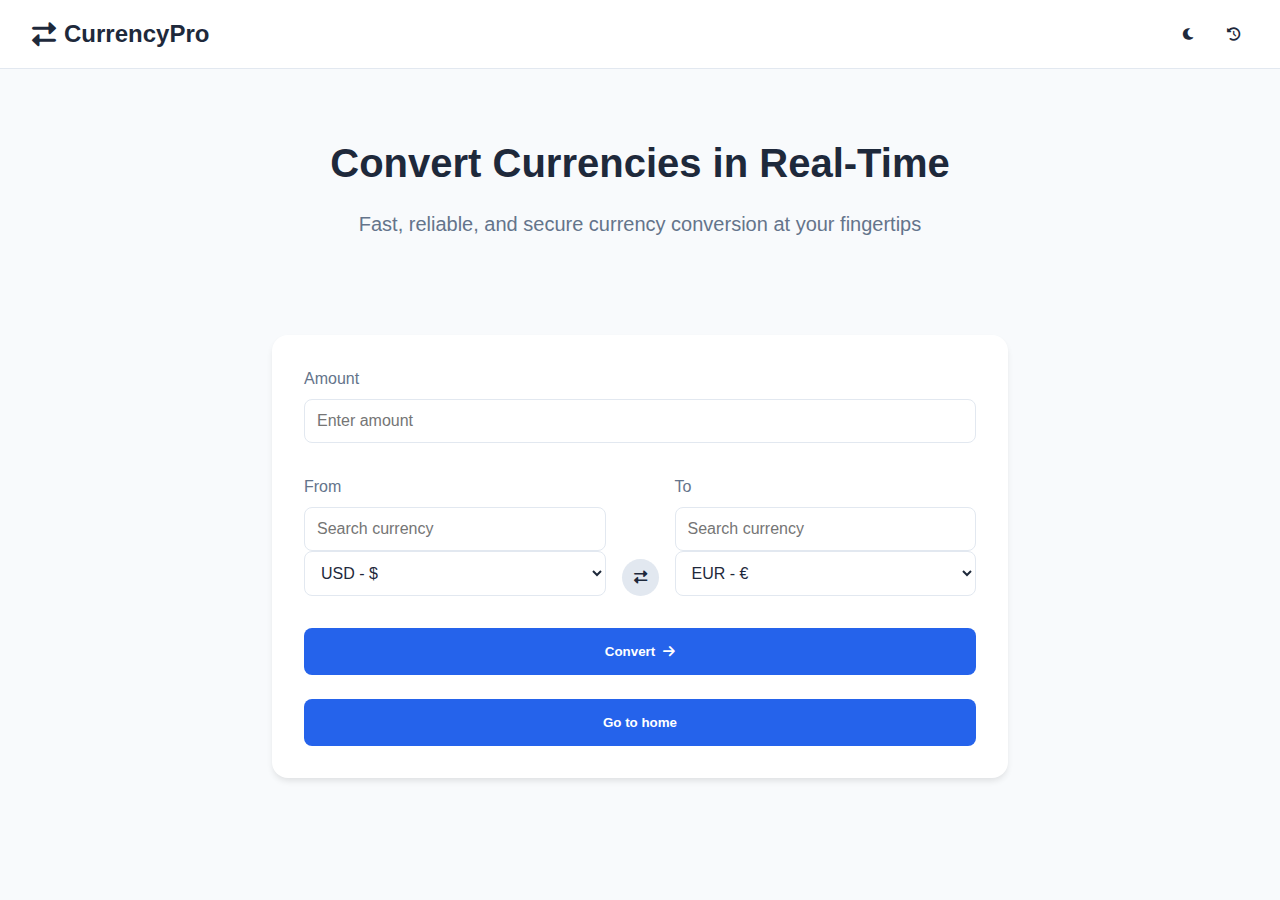
==== currency_convertor.html @ cc382458 "Files pushed" ====
<!DOCTYPE html>
<html lang="en">
<head>
    <meta charset="UTF-8">
    <meta name="viewport" content="width=device-width, initial-scale=1.0">
    <title>Currency Converter</title>
    <link rel="stylesheet" href="style.css">
    <link rel="stylesheet" href="https://cdnjs.cloudflare.com/ajax/libs/font-awesome/6.0.0/css/all.min.css">
</head>
<body>
    <nav class="navbar">
        <div class="logo">
            <i class="fas fa-exchange-alt"></i>
            CurrencyPro
        </div>
        <div class="nav-links">
            <button id="theme-toggle" aria-label="Toggle dark mode">
                <i class="fas fa-moon"></i>
            </button>
            <button id="history-btn" aria-label="View history">
                <i class="fas fa-history"></i>
            </button>
        </div>
    </nav>

    <main>
        <section class="hero">
            <h1>Convert Currencies in Real-Time</h1>
            <p>Fast, reliable, and secure currency conversion at your fingertips</p>
        </section>

        <section class="converter-container">
            <div class="converter-card">
                <div class="amount-group">
                    <label for="amount">Amount</label>
                    <input type="number" id="amount" placeholder="Enter amount" min="0" step="0.01">
                </div>

                <div class="currency-selectors">
                    <div class="currency-group">
                        <label for="from-currency">From</label>
                        <div class="select-wrapper">
                            <input type="text" id="from-search" placeholder="Search currency" class="currency-search">
                            <select id="from-currency"></select>
                        </div>
                    </div>

                    <button id="swap-btn" aria-label="Swap currencies">
                        <i class="fas fa-exchange-alt"></i>
                    </button>

                    <div class="currency-group">
                        <label for="to-currency">To</label>
                        <div class="select-wrapper">
                            <input type="text" id="to-search" placeholder="Search currency" class="currency-search">
                            <select id="to-currency"></select>
                        </div>
                    </div>
                </div>

                <button id="convert-btn" class="primary-btn">
                    <span>Convert</span>
                    <i class="fas fa-arrow-right"></i>
                </button>
                <br>
                <button id="go-home" class="primary-btn" onclick="goHome()"> Go to home </button>
                <script>
                    function goHome() {
                        window.location.href = "index.html";
                    }
                </script>

                <div id="result" class="result-container hidden">
                    <h2>Result</h2>
                    <div class="result-amount"></div>
                    <div class="result-rate"></div>
                    <button id="copy-btn" class="secondary-btn">
                        <i class="fas fa-copy"></i>
                        Copy
                    </button>
                </div>
            </div>
        </section>

        <section id="history-modal" class="modal hidden">
            <div class="modal-content">
                <div class="modal-header">
                    <h2>Conversion History</h2>
                    <button class="close-modal">×</button>
                </div>
                <div class="modal-body">
                    <div class="history-controls">
                        <input type="text" id="history-search" placeholder="Search conversions...">
                        <button id="clear-history" class="danger-btn">Clear History</button>
                    </div>
                    <div class="history-list"></div>
                </div>
            </div>
        </section>
    </main>

    <script type="module" src="js/app.js"></script>
</body>
</html>
---- style.css ----
:root {
    --primary-color: #2563eb;
    --primary-hover: #1d4ed8;
    --background: #f8fafc;
    --card-bg: #ffffff;
    --text: #1e293b;
    --text-light: #64748b;
    --border: #e2e8f0;
    --error: #ef4444;
    --success: #22c55e;
}

[data-theme="dark"] {
    --background: #0f172a;
    --card-bg: #1e293b;
    --text: #f1f5f9;
    --text-light: #94a3b8;
    --border: #334155;
}

* {
    margin: 0;
    padding: 0;
    box-sizing: border-box;
}

body {
    font-family: -apple-system, BlinkMacSystemFont, 'Segoe UI', Roboto, sans-serif;
    background-color: var(--background);
    color: var(--text);
    line-height: 1.5;
    transition: background-color 0.3s, color 0.3s;
}

.navbar {
    display: flex;
    justify-content: space-between;
    align-items: center;
    padding: 1rem 2rem;
    background-color: var(--card-bg);
    border-bottom: 1px solid var(--border);
}

.logo {
    font-size: 1.5rem;
    font-weight: bold;
    display: flex;
    align-items: center;
    gap: 0.5rem;
}

.nav-links {
    display: flex;
    gap: 1rem;
}

button {
    cursor: pointer;
    border: none;
    background: none;
    color: var(--text);
    padding: 0.5rem;
    border-radius: 0.5rem;
    transition: all 0.2s;
}

button:hover {
    background-color: var(--border);
}

.hero {
    text-align: center;
    padding: 4rem 2rem;
}

.hero h1 {
    font-size: 2.5rem;
    margin-bottom: 1rem;
}

.hero p {
    color: var(--text-light);
    font-size: 1.25rem;
}

.converter-container {
    max-width: 800px;
    margin: 0 auto;
    padding: 2rem;
}

.converter-card {
    background-color: var(--card-bg);
    border-radius: 1rem;
    padding: 2rem;
    box-shadow: 0 4px 6px -1px rgba(0, 0, 0, 0.1);
}

.amount-group {
    margin-bottom: 2rem;
}

label {
    display: block;
    margin-bottom: 0.5rem;
    color: var(--text-light);
}

input, select {
    width: 100%;
    padding: 0.75rem;
    border: 1px solid var(--border);
    border-radius: 0.5rem;
    background-color: var(--card-bg);
    color: var(--text);
    font-size: 1rem;
}

input:focus, select:focus {
    outline: none;
    border-color: var(--primary-color);
    box-shadow: 0 0 0 3px rgba(37, 99, 235, 0.1);
}

.currency-selectors {
    display: grid;
    grid-template-columns: 1fr auto 1fr;
    gap: 1rem;
    align-items: end;
    margin-bottom: 2rem;
}

#swap-btn {
    padding: 0.75rem;
    background-color: var(--border);
    border-radius: 50%;
    display: flex;
    align-items: center;
    justify-content: center;
}

.primary-btn {
    width: 100%;
    padding: 1rem;
    background-color: var(--primary-color);
    color: white;
    border-radius: 0.5rem;
    font-weight: 600;
    display: flex;
    align-items: center;
    justify-content: center;
    gap: 0.5rem;
}

.primary-btn:hover {
    background-color: var(--primary-hover);
}

.result-container {
    margin-top: 2rem;
    padding-top: 2rem;
    border-top: 1px solid var(--border);
}

.result-container h2 {
    margin-bottom: 1rem;
}

.result-amount {
    font-size: 2rem;
    font-weight: bold;
    margin-bottom: 0.5rem;
}

.result-rate {
    color: var(--text-light);
    margin-bottom: 1rem;
}

.secondary-btn {
    padding: 0.75rem 1rem;
    border: 1px solid var(--border);
    border-radius: 0.5rem;
    display: flex;
    align-items: center;
    gap: 0.5rem;
}

.modal {
    position: fixed;
    top: 0;
    left: 0;
    right: 0;
    bottom: 0;
    background-color: rgba(0, 0, 0, 0.5);
    display: flex;
    align-items: center;
    justify-content: center;
    padding: 1rem;
}

.modal-content {
    background-color: var(--card-bg);
    border-radius: 1rem;
    width: 100%;
    max-width: 600px;
    max-height: 90vh;
    overflow-y: auto;
}

.modal-header {
    padding: 1.5rem;
    border-bottom: 1px solid var(--border);
    display: flex;
    justify-content: space-between;
    align-items: center;
}

.modal-body {
    padding: 1.5rem;
}

.history-controls {
    display: flex;
    gap: 1rem;
    margin-bottom: 1rem;
}

.danger-btn {
    padding: 0.75rem 1rem;
    background-color: var(--error);
    color: white;
    border-radius: 0.5rem;
}

.danger-btn:hover {
    opacity: 0.9;
}

.history-list {
    display: flex;
    flex-direction: column;
    gap: 1rem;
}

.history-item {
    padding: 1rem;
    border: 1px solid var(--border);
    border-radius: 0.5rem;
    display: flex;
    justify-content: space-between;
    align-items: center;
}

.hidden {
    display: none;
}

@media (max-width: 640px) {
    .currency-selectors {
        grid-template-columns: 1fr;
    }

    #swap-btn {
        margin: 1rem auto;
    }
}
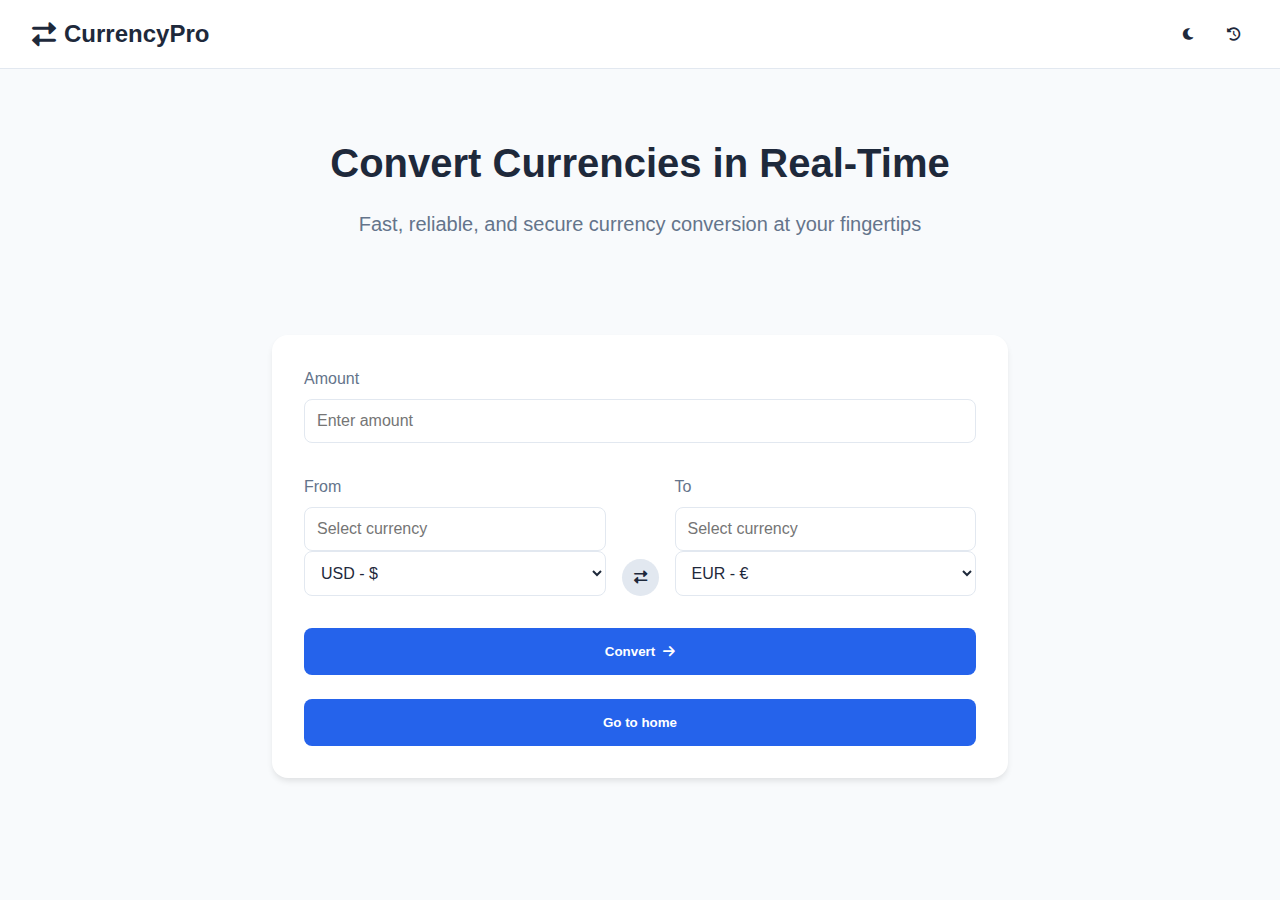
==== commit 98a4a850: "Update currency_convertor.html" ====
--- a/currency_convertor.html
+++ b/currency_convertor.html
@@ -40,7 +40,7 @@
                     <div class="currency-group">
                         <label for="from-currency">From</label>
                         <div class="select-wrapper">
-                            <input type="text" id="from-search" placeholder="Search currency" class="currency-search">
+                            <input type="text" id="from-search" placeholder="Select currency" class="currency-search">
                             <select id="from-currency"></select>
                         </div>
                     </div>
@@ -52,7 +52,7 @@
                     <div class="currency-group">
                         <label for="to-currency">To</label>
                         <div class="select-wrapper">
-                            <input type="text" id="to-search" placeholder="Search currency" class="currency-search">
+                            <input type="text" id="to-search" placeholder="Select currency" class="currency-search">
                             <select id="to-currency"></select>
                         </div>
                     </div>
@@ -101,4 +101,4 @@
 
     <script type="module" src="js/app.js"></script>
 </body>
-</html>+</html>
